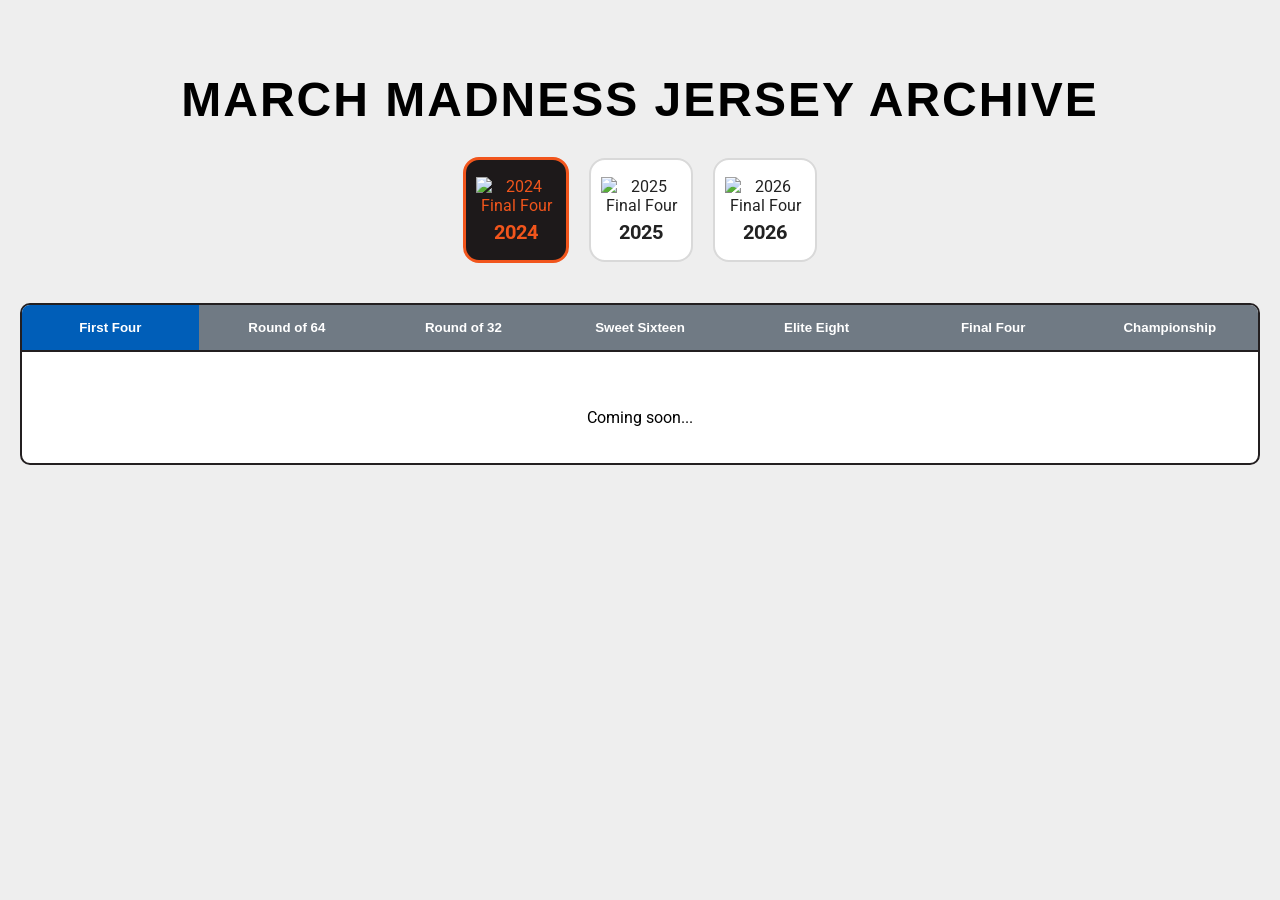
==== 2024.html @ e727857e "Add files via upload" ====
<!DOCTYPE html>
<html lang="en">
<head>
  <meta charset="UTF-8">
  <meta name="viewport" content="width=device-width, initial-scale=1.0">
  <title>March Madness Archive</title>
  <link rel="stylesheet" href="style.css">
</head>
<body>

<header class="archive-header">
  <h1 class="archive-title">MARCH MADNESS JERSEY ARCHIVE</h1>

  <div class="year-grid">

    <a href="2024.html" class="year-card year-2024 active">
      <img src="https://upload.wikimedia.org/wikipedia/en/thumb/9/96/2024_NCAA_Men%27s_Final_Four_logo.svg/1280px-2024_NCAA_Men%27s_Final_Four_logo.svg.png" alt="2024 Final Four">
      <span>2024</span>
    </a>

    <a href="2025.html" class="year-card year-2025">
      <img src="https://upload.wikimedia.org/wikipedia/en/thumb/2/23/2025_NCAA_Men%27s_Final_Four_Logo.svg/3840px-2025_NCAA_Men%27s_Final_Four_Logo.svg.png" alt="2025 Final Four">
      <span>2025</span>
    </a>

    <a href="2026.html" class="year-card year-2026">
      <img src="https://upload.wikimedia.org/wikipedia/en/thumb/0/02/2026_men%27s_Final_Four_Logo.svg/1920px-2026_men%27s_Final_Four_Logo.svg.png" alt="2026 Final Four">
      <span>2026</span>

    </a>
  </div>
</header>

  <div class="outer-container">
    <!-- Tabs -->
    <div class="tabs">
      <button class="tab-link active" data-tab="first-four">First Four</button>
      <button class="tab-link" data-tab="round-64">Round of 64</button>
      <button class="tab-link" data-tab="round-32">Round of 32</button>
      <button class="tab-link" data-tab="sweet-sixteen">Sweet Sixteen</button>
      <button class="tab-link" data-tab="elite-eight">Elite Eight</button>
      <button class="tab-link" data-tab="final-four">Final Four</button>
      <button class="tab-link" data-tab="national-championship">Championship</button>
    </div>

    <!-- Tab Contents -->
    <div class="tab-content active" id="first-four">
      <div class="games-wrapper">
       <P>Coming soon... </P>
            </div>
            </div>

    <div class="tab-content" id="round-64">
            <div class="games-wrapper">
       <P>Coming soon... </P>
            </div>
            </div>

    <div class="tab-content" id="round-32">
                  <div class="games-wrapper">
       <P>Coming soon... </P>
            </div>
            </div>

    <div class="tab-content" id="sweet-sixteen">
                  <div class="games-wrapper">
       <P>Coming soon... </P>
            </div>
            </div>
    

    <div class="tab-content" id="elite-eight">
                  <div class="games-wrapper">
       <P>Coming soon... </P>
            </div>
            </div>

    <div class="tab-content" id="final-four">
                  <div class="games-wrapper">
       <P>Coming soon... </P>
            </div>
            </div>

    <div class="tab-content" id="national-championship">
                  <div class="games-wrapper">
       <P>Coming soon... </P>
            </div>
            </div>

  </div>

  <!-- JS for tab switching -->
  <script>
    const tabs = document.querySelectorAll('.tab-link');
    const contents = document.querySelectorAll('.tab-content');

    tabs.forEach(tab => {
      tab.addEventListener('click', () => {
        // Remove active classes
        tabs.forEach(t => t.classList.remove('active'));
        contents.forEach(c => c.classList.remove('active'));
        // Add active to clicked tab and corresponding content
        tab.classList.add('active');
        document.getElementById(tab.dataset.tab).classList.add('active');
      });
    });
  </script>

</body>
</html>
---- style.css ----
/* Page background */
@import url('https://fonts.googleapis.com/css2?family=Roboto&display=swap');

@font-face {
  font-family: 'Legacy';
  src: url('legacy.ttf') format('opentype');
}

body {
  font-family: 'Roboto', sans-serif;
  margin: 0;
  padding: 0;
  background-color: #eee;
}

header {
  text-align: center;
  padding: 20px;
}

header h1 {
  font-size: 3rem;
  margin-bottom: 20px;
}

.bracket {
  max-width: 90%;
  height: auto;
}

/* Outer container box */
.outer-container {
  width: min(1265px, 100vw - 40px); /* never exceed 1360px, always leave 20px on each side */
  margin-left: auto;                 /* center horizontally */
  margin-right: auto;                /* center horizontally */
  box-sizing: border-box;            /* include padding in width if needed */
  background: #fff; /* white inner box */
  border: 2px solid #231F20;
  border-radius: 10px;
  padding: 0;
  overflow: hidden;
  
}

/* Tabs */
.tabs {
  display: flex;
  border-bottom: 2px solid #231F20;
}

.tab-link {
  flex: 1;
  padding: 15px 0;
  background: #707A84;          /* base tab color */
  color: white;
  text-align: center;
  font-weight: bold;
  cursor: pointer;
  
  border: none;              /* remove all borders */
  
  border-radius: 0;          /* remove any rounding if needed */
  
  box-shadow: none;          /* remove default shadow */
  outline: none;             /* remove focus outline */
  transition: background 0.2s, box-shadow 0.2s;
}

.tab-link:hover {
  background: #b0b0b0;       /* subtle hover color */
  box-shadow: none;           /* make sure hover doesn’t add shadow */
}

.tab-link:active {
  background: #999;           /* clicked / pressed color */
  box-shadow: none;           /* remove pressed shadow */
}

.tab-link.active {
  background: #005EB8;        /* active tab color */
  box-shadow: none;
}

/* Tab content */
.tab-content {
  display: none;
  padding: 20px;
}

.tab-content.active {
  display: flex;
  flex-direction: column;
}

/* Games wrapper */
.games-wrapper {
  display: flex;
  flex-wrap: wrap;
  justify-content: center;
  gap: 20px;
  margin-top: 20px;
}

/* Individual game box */
.game-box {
  width: 290px;
  height: 322px;
  display: flex;
  flex-direction: column;
  align-items: center;
  padding: 15px;
  border: 1px solid #231F20;
  border-radius: 10px;
  background: #fff;
  box-sizing: border-box;
}

/* Jerseys */
.jerseys {
  display: flex;
  gap: 15px;
  margin-bottom: 0px;
}

.jerseys img {
  width: 120px;
  height: auto;
}

/* Game info */
.game-info {
  text-align: center;
  width: 100%;
}

.round-name {
  font-weight: bold;
  margin-bottom: 0px;
  font-size: 14px;
  color: #005daa;
}

.score {
  font-size: 14px;
  margin: 2px 0;
}

.details {
  font-size: 11px;
  color: #666;
  margin-top: -10px;
}

.datetime {
  font-size: 11px;
  color: #666;
  margin-top: 0px;
}

/* ===== HEADER ===== */
.archive-header {
  text-align: center;
  padding: 40px 20px;
}

.archive-title {
  font-size: 48px;
  margin-bottom: 30px;
  letter-spacing: 2px;
    font-family: 'Legacy', sans-serif;
}

/* ===== HORIZONTAL LAYOUT FIX ===== */
.year-grid {
  display: flex;              /* THIS is what keeps them horizontal */
  flex-direction: row;        /* force row (just in case) */
  justify-content: center;
  align-items: center;
  gap: 20px;
}

/* ===== CARD BASE (always same when inactive) ===== */
.year-card {
  width: 100px;
  height: 100px;

  display: flex;
  flex-direction: column;
  justify-content: center;
  align-items: center;

  text-decoration: none;
  border-radius: 16px;

  background-color: #ffffff;
  color: #222;
  border: 2px solid #d9d9d9;

  transition: background-color 0.2s ease, color 0.2s ease;
}

/* Prevent weird stacking behavior from inline elements */
.year-card {
  display: flex;
}

/* Image */
.year-card img {
max-width: 80px;   /* maximum width */
  max-height: 55px;  /* maximum height */
  width: auto;       /* scale width automatically */
  height: auto;      /* scale height automatically */
  margin-bottom: 5px;
}

/* Text */
.year-card span {
  font-size: 20px;
  font-weight: bold;
}

/* Hover (ONLY inactive) */
.year-card:not(.active):hover {
  background-color: #e6e6e6;
}

/* ===== ACTIVE STATE ===== */
.year-card.active {
  background-color: var(--active-bg);
  color: var(--active-text);
  border: 3px solid var(--active-border);
}

/* ===== YEAR COLORS (only apply when active) ===== */
.year-2024 {
  --active-bg: #1D191A;
  --active-text: #F1551C;
  --active-border: #F1551C;
}

.year-2025 {
  --active-bg: #3D3935;
  --active-text: #2E9BA0;
  --active-border: #2E9BA0;
}

.year-2026 {
  --active-bg: #0c1b2a;
  --active-text: #ff6a00;
  --active-border: #ff6a00;
}
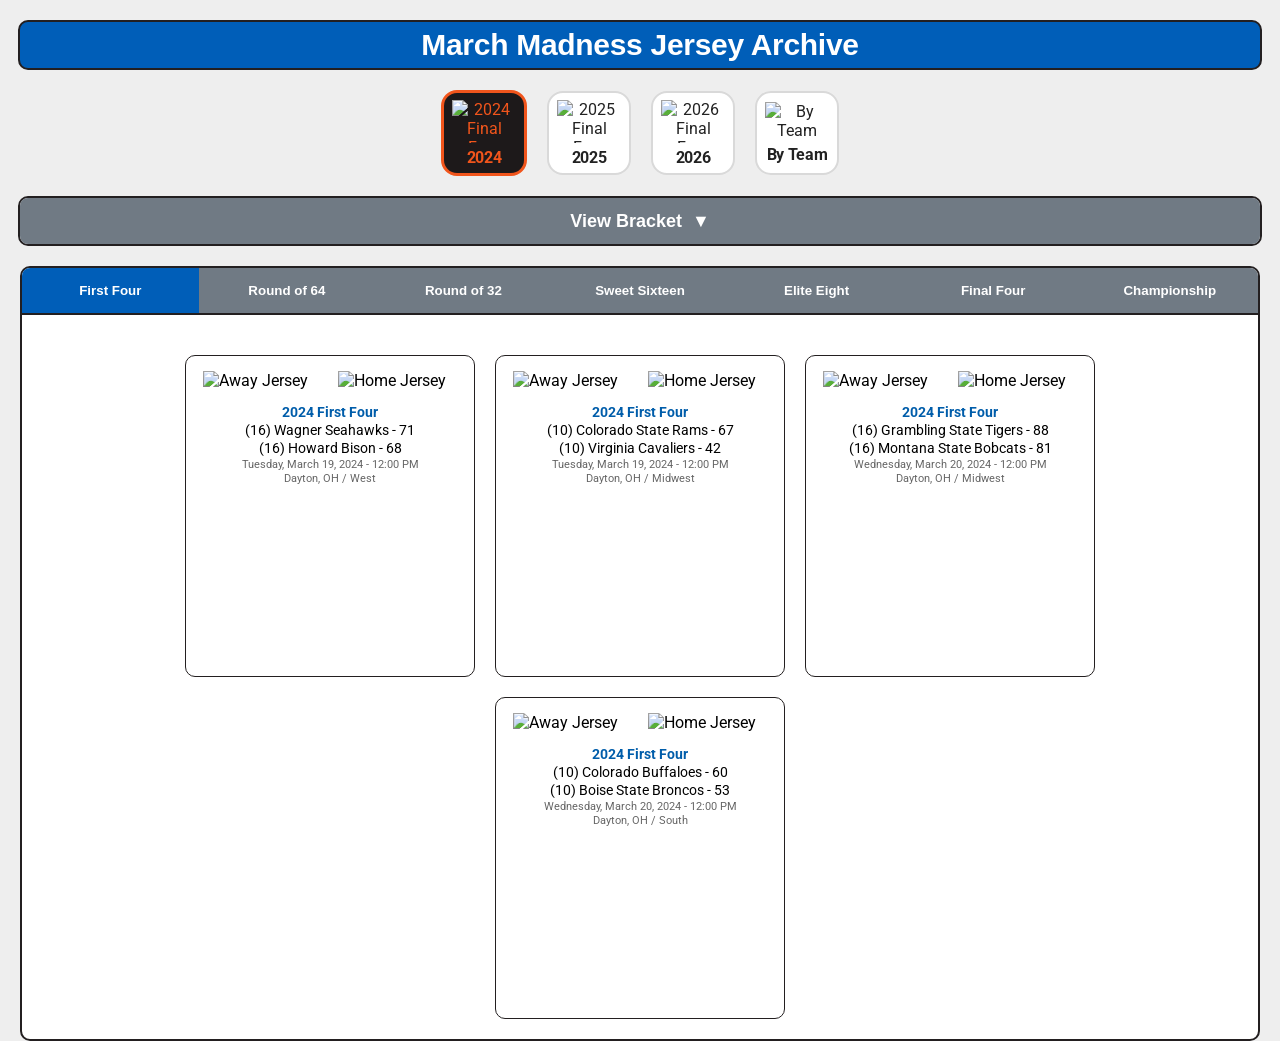
==== commit 663174a1: "Add files via upload" ====
--- a/2024.html
+++ b/2024.html
@@ -8,11 +8,60 @@
 </head>
 <body>
 
+<div class="title-bar">
+  <img src="https://i.imgur.com/lL40YyC.png" class="side-img left" alt="">
+  
+  <span class="title-text">March Madness Jersey Archive</span>
+  
+  <img src="https://i.imgur.com/xyB3Z37.png" class="side-img right" alt="">
+</div>
+
+  <div class="dropdown-content">
+    <img src="https://www.ncaa.com/_flysystem/public-s3/styles/original/public-s3/images/2026/03/29/Updated-DI-MBB-bracket.jpg?itok=AJ0xK0Nz" alt="Dropdown Image">
+  </div>
+</div>
+
 <header class="archive-header">
-  <h1 class="archive-title">MARCH MADNESS JERSEY ARCHIVE</h1>
 
   <div class="year-grid">
 
+<!-- 
+
+        <a href="2016.html" class="year-card year-2016">
+      <img src="https://upload.wikimedia.org/wikipedia/en/thumb/4/48/2016_NCAA_Men%27s_Final_Four_logo.svg/1920px-2016_NCAA_Men%27s_Final_Four_logo.svg.png" alt="2016 Final Four">
+      <span>2016</span>
+    </a>
+
+        <a href="2017.html" class="year-card year-2017">
+      <img src="https://upload.wikimedia.org/wikipedia/en/thumb/3/3d/2017_NCAA_Men%27s_Final_Four_logo.svg/1920px-2017_NCAA_Men%27s_Final_Four_logo.svg.png" alt="2017 Final Four">
+      <span>2017</span>
+    </a>
+
+        <a href="2018.html" class="year-card year-2018">
+      <img src="https://upload.wikimedia.org/wikipedia/en/thumb/c/cb/2018_NCAA_Men%27s_Final_Four_logo.svg/1920px-2018_NCAA_Men%27s_Final_Four_logo.svg.png" alt="2018 Final Four">
+      <span>2018</span>
+    </a>
+
+        <a href="2019.html" class="year-card year-2019">
+      <img src="https://upload.wikimedia.org/wikipedia/en/thumb/7/77/2019_NCAA_Men%27s_Final_Four_logo.svg/1920px-2019_NCAA_Men%27s_Final_Four_logo.svg.png" alt="2019 Final Four">
+      <span>2019</span>
+    </a>
+
+        <a href="2021.html" class="year-card year-2021">
+      <img src="https://upload.wikimedia.org/wikipedia/en/thumb/0/04/2021_NCAA_Men%27s_Final_Four_logo.svg/1920px-2021_NCAA_Men%27s_Final_Four_logo.svg.png" alt="2021 Final Four">
+      <span>2021</span>
+    </a>
+
+        <a href="2022.html" class="year-card year-2022">
+      <img src="https://upload.wikimedia.org/wikipedia/en/thumb/9/96/2022_NCAA_Men%27s_Final_Four_logo.svg/3840px-2022_NCAA_Men%27s_Final_Four_logo.svg.png" alt="2022 Final Four">
+      <span>2022</span>
+    </a>
+
+    <a href="2023.html" class="year-card year-2023">
+      <img src="https://upload.wikimedia.org/wikipedia/en/thumb/d/d2/2023_NCAA_Men%27s_Final_Four_logo.svg/1920px-2023_NCAA_Men%27s_Final_Four_logo.svg.png" alt="2023 Final Four">
+      <span>2023</span>
+    </a>
+-->
     <a href="2024.html" class="year-card year-2024 active">
       <img src="https://upload.wikimedia.org/wikipedia/en/thumb/9/96/2024_NCAA_Men%27s_Final_Four_logo.svg/1280px-2024_NCAA_Men%27s_Final_Four_logo.svg.png" alt="2024 Final Four">
       <span>2024</span>
@@ -23,13 +72,32 @@
       <span>2025</span>
     </a>
 
-    <a href="2026.html" class="year-card year-2026">
+
+
+    <a href="index.html" class="year-card year-2026">
       <img src="https://upload.wikimedia.org/wikipedia/en/thumb/0/02/2026_men%27s_Final_Four_Logo.svg/1920px-2026_men%27s_Final_Four_Logo.svg.png" alt="2026 Final Four">
       <span>2026</span>
-
-    </a>
+    </a>
+
+        <a href="team.html" class="year-card year-team">
+      <img src="https://i.imgur.com/RlWmEmG.png" alt="By Team">
+      <span>By Team</span>
+    </a>
+
   </div>
 </header>
+
+<div class="dropdown-container">
+  <button class="dropdown-header">
+    <span>View Bracket</span>
+    <span class="arrow">▼</span>
+  </button>
+
+  <div class="dropdown-content">
+    <img src="https://www.ncaa.com/_flysystem/public-s3/styles/original/public-s3/images/2026/03/29/Updated-DI-MBB-bracket.jpg?itok=AJ0xK0Nz" alt="Dropdown Image">
+  </div>
+</div>
+
 
   <div class="outer-container">
     <!-- Tabs -->
@@ -43,49 +111,81 @@
       <button class="tab-link" data-tab="national-championship">Championship</button>
     </div>
 
-    <!-- Tab Contents -->
-    <div class="tab-content active" id="first-four">
-      <div class="games-wrapper">
-       <P>Coming soon... </P>
-            </div>
-            </div>
-
-    <div class="tab-content" id="round-64">
-            <div class="games-wrapper">
-       <P>Coming soon... </P>
-            </div>
-            </div>
-
-    <div class="tab-content" id="round-32">
-                  <div class="games-wrapper">
-       <P>Coming soon... </P>
-            </div>
-            </div>
-
-    <div class="tab-content" id="sweet-sixteen">
-                  <div class="games-wrapper">
-       <P>Coming soon... </P>
-            </div>
-            </div>
-    
-
-    <div class="tab-content" id="elite-eight">
-                  <div class="games-wrapper">
-       <P>Coming soon... </P>
-            </div>
-            </div>
-
-    <div class="tab-content" id="final-four">
-                  <div class="games-wrapper">
-       <P>Coming soon... </P>
-            </div>
-            </div>
-
-    <div class="tab-content" id="national-championship">
-                  <div class="games-wrapper">
-       <P>Coming soon... </P>
-            </div>
-            </div>
+   <div id="first-four" class="tab-content"><div class="games-wrapper"></div></div>
+<div id="round-64" class="tab-content"><div class="games-wrapper"></div></div>
+<div id="round-32" class="tab-content"><div class="games-wrapper"></div></div>
+<div id="sweet-sixteen" class="tab-content"><div class="games-wrapper"></div></div>
+<div id="elite-eight" class="tab-content"><div class="games-wrapper"></div></div>
+<div id="final-four" class="tab-content"><div class="games-wrapper"></div></div>
+<div id="national-championship" class="tab-content"><div class="games-wrapper"></div></div>
+
+<script>
+document.addEventListener("DOMContentLoaded", () => {
+
+  fetch("games.json")
+    .then(res => res.json())
+    .then(games => {
+
+      const roundMap = {
+        "First Four": "first-four",
+        "Round of 64": "round-64",
+        "Round of 32": "round-32",
+        "Sweet Sixteen": "sweet-sixteen",
+        "Elite Eight": "elite-eight",
+        "Final Four": "final-four",
+        "National Championship": "national-championship"
+      };
+
+      games.forEach(game => {
+        if (game.year !== 2024) return;
+
+        const tabId = roundMap[game.round];
+        if (!tabId) return;
+
+        const wrapper = document.querySelector(`#${tabId} .games-wrapper`);
+
+        const gameBox = document.createElement("div");
+        gameBox.className = "game-box";
+
+        gameBox.innerHTML = `
+          <div class="jerseys">
+            <img src="${game.awayJersey}" alt="Away Jersey">
+            <img src="${game.homeJersey}" alt="Home Jersey">
+          </div>
+
+          <div class="game-info">
+            <p class="round-name">${game.year} ${game.round}</p>
+
+            <p class="score">
+              ${game.awayTeam} - ${game.awayScore}
+            </p>
+
+            <p class="score">
+              ${game.homeTeam} - ${game.homeScore}
+            </p>
+
+            <p class="datetime">
+              ${game.date} - ${game.time}
+            </p>
+
+            <p class="details">
+              ${game.city_state} / ${game.region}
+            </p>
+          </div>
+        `;
+
+        wrapper.appendChild(gameBox);
+      });
+
+    const activeTab = document.querySelector(".tab-link.active");
+    if (activeTab) activeTab.click();
+
+    });
+});
+
+
+</script>
+
 
   </div>
 
@@ -106,5 +206,15 @@
     });
   </script>
 
+  <script>
+  const dropdown = document.querySelector(".dropdown-container");
+  const header = dropdown.querySelector(".dropdown-header");
+
+  header.addEventListener("click", () => {
+    dropdown.classList.toggle("active");
+  });
+</script>
+
+
 </body>
 </html>
--- a/style.css
+++ b/style.css
@@ -11,17 +11,16 @@
   margin: 0;
   padding: 0;
   background-color: #eee;
+    -webkit-font-smoothing: antialiased;
+  -moz-osx-font-smoothing: grayscale;
 }
 
 header {
   text-align: center;
-  padding: 20px;
-}
-
-header h1 {
-  font-size: 3rem;
-  margin-bottom: 20px;
-}
+  padding: 0px;
+}
+
+
 
 .bracket {
   max-width: 90%;
@@ -160,15 +159,8 @@
 /* ===== HEADER ===== */
 .archive-header {
   text-align: center;
-  padding: 40px 20px;
-}
-
-.archive-title {
-  font-size: 48px;
-  margin-bottom: 30px;
-  letter-spacing: 2px;
-    font-family: 'Legacy', sans-serif;
-}
+}
+
 
 /* ===== HORIZONTAL LAYOUT FIX ===== */
 .year-grid {
@@ -181,8 +173,8 @@
 
 /* ===== CARD BASE (always same when inactive) ===== */
 .year-card {
-  width: 100px;
-  height: 100px;
+  width: 80px;
+  height: 80px;
 
   display: flex;
   flex-direction: column;
@@ -206,8 +198,8 @@
 
 /* Image */
 .year-card img {
-max-width: 80px;   /* maximum width */
-  max-height: 55px;  /* maximum height */
+max-width: 65px;   /* maximum width */
+  max-height: 43px;  /* maximum height */
   width: auto;       /* scale width automatically */
   height: auto;      /* scale height automatically */
   margin-bottom: 5px;
@@ -215,8 +207,9 @@
 
 /* Text */
 .year-card span {
-  font-size: 20px;
-  font-weight: bold;
+  font-size: 16px;
+  font-weight: bold;
+   letter-spacing: -0.3px;
 }
 
 /* Hover (ONLY inactive) */
@@ -232,6 +225,41 @@
 }
 
 /* ===== YEAR COLORS (only apply when active) ===== */
+.year-2016 {
+  --active-bg: #143368;
+  --active-text: #B5AA7F;
+  --active-border: #B5AA7F;
+}
+.year-2017 {
+  --active-bg: #1D191A;
+  --active-text: #FE6224;
+  --active-border: #FE6224;
+}
+.year-2018 {
+  --active-bg: #1D191A;
+  --active-text: #009AAB;
+  --active-border: #009AAB;
+}
+.year-2019 {
+  --active-bg: #0D1C39;
+  --active-text: #42A937;
+  --active-border: #42A937;
+}
+.year-2021 {
+  --active-bg: #00000C;
+  --active-text: #00B3E5;
+  --active-border: #00B3E5;
+}
+.year-2022 {
+  --active-bg: #190E44;
+  --active-text: #FCB44B;
+  --active-border: #FCB44B;
+}
+.year-2023 {
+  --active-bg: #000224;
+  --active-text: #009DDF;
+  --active-border: #009DDF;
+}
 .year-2024 {
   --active-bg: #1D191A;
   --active-text: #F1551C;
@@ -248,4 +276,189 @@
   --active-bg: #0c1b2a;
   --active-text: #ff6a00;
   --active-border: #ff6a00;
-}+}
+
+.year-team {
+  --active-bg: #222021;
+  --active-text: #275BAF;
+  --active-border: #275BAF;
+}
+
+.dropdown-container {
+  width: calc(100% - 40px);
+  max-width: 1265px;
+  margin: 20px auto;
+
+  border: 2px solid #231F20;          /* ✅ border moved here */
+  border-radius: 10px;
+  background-color: white;         /* ✅ whole box is white */
+  overflow: hidden;                /* ✅ keeps everything inside rounded corners */
+}
+
+/* Header */
+.dropdown-header {
+  width: 100%;
+  height: 46px;
+  padding: 0 20px;
+  background-color: #707A84;
+  border: none;
+  color: white;
+  font-weight: bold;
+  font-size: 10px;
+
+  display: flex;
+  align-items: center;
+  justify-content: center;   /* ✅ centers everything */
+
+  gap: 10px;                 /* ✅ space between text + arrow */
+  cursor: pointer;
+  font-size: 18px;
+}
+
+/* Optional divider line when open */
+.dropdown-container.active .dropdown-header {
+  border-bottom: 2px solid #231F20;   /* ✅ adds separation when open */
+}
+
+/* Arrow */
+.arrow {
+  transition: transform 0.3s ease;
+}
+
+/* Content */
+.dropdown-content {
+  max-height: 0;
+  overflow: hidden;
+  transition: max-height 0.35s ease;
+}
+
+/* Image */
+.dropdown-content img {
+  width: 100%;
+  display: block;
+}
+
+/* Open state */
+.dropdown-container.active .dropdown-content {
+  max-height: 2000px;
+}
+
+.dropdown-container.active .arrow {
+  transform: rotate(180deg);
+}
+
+
+.title-bar {
+  width: calc(100% - 40px);
+  max-width: 1265px;
+  margin: 20px auto;
+  height: 46px;
+  background-color: #005EB8;
+  border: none;
+  color: white;
+  font-weight: bold;
+  font-size: 10px;
+  border: 2px solid #231F20;          /* ✅ border moved here */
+  border-radius: 10px;
+  font-family: 'Legacy', sans-serif;
+
+  display: flex;
+  align-items: center;
+  justify-content: center;   /* ✅ centers everything */
+
+  gap: 10px;                 /* ✅ space between text + arrow */
+  cursor: pointer;
+  font-size: 30px;
+  letter-spacing: -0.3px;
+   position: relative; /* ✅ required for absolute children */
+  overflow: hidden;   /* ✅ keeps images inside rounded corners */
+}
+
+.title-text {
+  position: relative;
+  z-index: 2; /* keeps it above images */
+}
+
+/* Side images */
+.side-img {
+  position: absolute;
+  top: 0;
+  height: 100%;
+  z-index: 1;
+}
+
+/* Left side */
+.side-img.left {
+  left: 0;
+}
+
+/* Right side (mirrored) */
+.side-img.right {
+  right: 0;
+  transform: scaleX(-1); /* ✅ flips horizontally */
+}
+
+
+
+
+
+/* ===== TEAM DROPDOWN STYLE ===== */
+.team-dropdown {
+  width: calc(100% - 40px);
+  max-width: 1265px;
+  margin: 20px auto;
+  border: 2px solid #231F20;
+  border-radius: 10px;
+  background-color: white;
+  overflow: hidden;
+}
+
+.team-dropdown-header {
+  width: 100%;
+  height: 46px;
+  padding: 0 20px;
+  background-color: #707A84;
+  border: none;
+  color: white;
+  font-weight: bold;
+  font-size: 18px;
+  display: flex;
+  align-items: center;
+  justify-content: center;
+  gap: 10px;
+  cursor: pointer;
+  position: relative;
+}
+
+.team-dropdown-header .arrow {
+  transition: transform 0.3s ease;
+  position: absolute;
+  right: 20px;
+}
+
+.team-dropdown.active .arrow {
+  transform: rotate(180deg);
+}
+
+.team-dropdown-content {
+  max-height: 0;
+  overflow: hidden;
+  transition: max-height 0.35s ease;
+}
+
+.team-dropdown.active .team-dropdown-content {
+  max-height: 2000px;
+}
+
+.team-dropdown-content div {
+  padding: 12px 20px;
+  cursor: pointer;
+  font-size: 14px;
+  color: #222;
+  border-bottom: 1px solid #eee;
+  transition: background 0.2s;
+}
+
+.team-dropdown-content div:hover {
+  background-color: #f0f0f0;
+}
